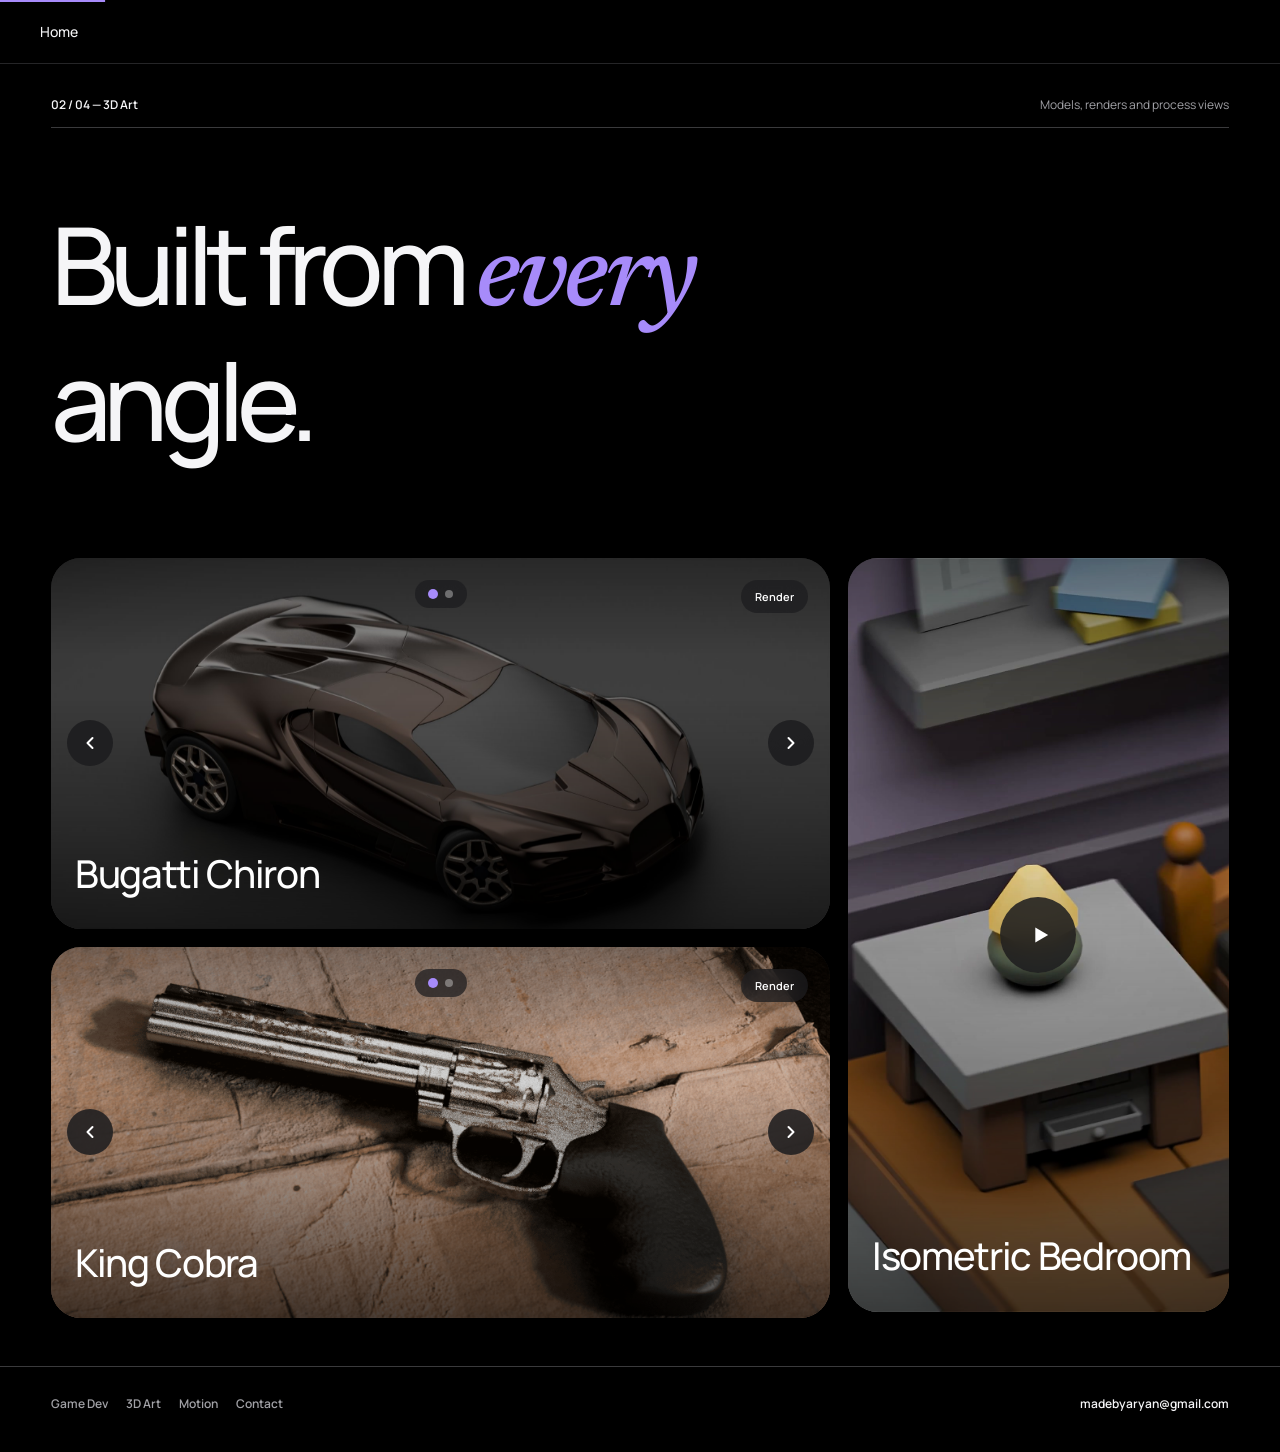
==== 3d-art.html @ 77ea6c9a "Portfolio" ====
<!DOCTYPE html>
<html lang="en">
<head>
<meta charset="UTF-8">
<meta name="viewport" content="width=device-width, initial-scale=1.0">
<title>3D Art — Aryan</title>
<meta name="description" content="Aryan's 3D art: Bugatti Chiron, King Cobra revolver and Isometric Bedroom — models, renders and process views.">
<meta name="theme-color" content="#000000">
<link rel="icon" href="data:image/svg+xml,%3Csvg xmlns='http://www.w3.org/2000/svg' viewBox='0 0 64 64'%3E%3Crect width='64' height='64' rx='14' fill='%2317171a'/%3E%3Ctext x='32' y='44' font-family='system-ui' font-size='36' font-weight='700' fill='%23f5f5f7' text-anchor='middle'%3EA%3C/text%3E%3C/svg%3E">
<link rel="stylesheet" href="styles.css">
</head>
<body class="has-inline-video">
<a class="skip" href="#content">Skip to content</a>
<div class="scroll-progress" aria-hidden="true"></div>

<header class="site-nav" id="nav">
  <a href="index.html" class="home-link">Home</a>
</header>

<main id="content">
  <article class="page">
    <div class="page-index"><strong>02 / 04 &mdash; 3D Art</strong><span>Models, renders and process views</span></div>
    <div class="split-head">
      <h1>Built from <em class="serif">every</em> angle.</h1>
    </div>

    <div class="bento">
      <div class="btile b-media reveal art-feat" data-carousel data-ratio="1" data-stagger="0">
        <div class="ct-viewport">
          <div class="ct-track">
            <figure class="ct-slide" data-label="Render"><img data-img="bugatti-render" src="assets/bugatti-render.jpg" alt="Bugatti Chiron render" loading="lazy"></figure>
            <figure class="ct-slide" data-label="Wireframe"><img data-img="bugatti-wireframe" src="assets/bugatti-wireframe.jpg" alt="Bugatti Chiron wireframe" loading="lazy"></figure>
          </div>
        </div>
        <div class="btile-scrim"></div>
        <div class="btile-head"><span class="ct-label-pill">Render</span></div>
        <button class="ct-btn ct-prev" aria-label="Previous view"><svg viewBox="0 0 24 24" width="20" height="20" fill="none" stroke="currentColor" stroke-width="2.4" stroke-linecap="round" stroke-linejoin="round"><path d="M15 18l-6-6 6-6"/></svg></button>
        <button class="ct-btn ct-next" aria-label="Next view"><svg viewBox="0 0 24 24" width="20" height="20" fill="none" stroke="currentColor" stroke-width="2.4" stroke-linecap="round" stroke-linejoin="round"><path d="M9 6l6 6-6 6"/></svg></button>
        <div class="ct-dots"></div>
        <div class="btile-foot"><h3>Bugatti Chiron</h3><div class="btile-glide"><p>Bugatti Chiron modelled and textured in Blender.</p><div class="tile-tags"><i>Blender</i><i>3D Modelling</i></div></div></div>
      </div>
      <div class="btile b-media reveal art-tall" data-inline-video data-lock-ratio data-stagger="1">
        <video data-video="bedroom-video" data-img="bedroom-poster" src="assets/miniature-bedroom-muted.mp4" poster="assets/miniature-bedroom-poster.jpg" muted loop playsinline preload="none"></video>
        <button class="play-icon" aria-label="Play video"><svg viewBox="0 0 24 24" fill="currentColor" aria-hidden="true"><path d="M8 5.5v13l11-6.5z"/></svg></button>
        <button class="expand-btn" aria-label="Play video large"><svg viewBox="0 0 24 24" fill="none" stroke="currentColor" stroke-width="2" stroke-linecap="round" stroke-linejoin="round" aria-hidden="true"><path d="M15 3h6v6M9 21H3v-6M21 3l-7 7M3 21l7-7"/></svg></button>
        <div class="btile-scrim"></div>
        <div class="btile-foot"><h3>Isometric Bedroom</h3><div class="btile-glide"><p>Modelled and textured in Blender, video edited in After Effects.</p><div class="tile-tags"><i>Blender</i><i>3D Modelling</i><i>Texturing</i></div></div></div>
      </div>
      <div class="btile b-media reveal art-feat" data-carousel data-ratio="1" data-stagger="2">
        <div class="ct-viewport">
          <div class="ct-track">
            <figure class="ct-slide" data-label="Render"><img data-img="cobra-render" src="assets/revolver-render.png" alt="King Cobra render" loading="lazy"></figure>
            <figure class="ct-slide" data-label="Wireframe"><img data-img="cobra-wireframe" src="assets/revolver-wireframe.png" alt="King Cobra wireframe" loading="lazy"></figure>
          </div>
        </div>
        <div class="btile-scrim"></div>
        <div class="btile-head"><span class="ct-label-pill">Render</span></div>
        <button class="ct-btn ct-prev" aria-label="Previous view"><svg viewBox="0 0 24 24" width="20" height="20" fill="none" stroke="currentColor" stroke-width="2.4" stroke-linecap="round" stroke-linejoin="round"><path d="M15 18l-6-6 6-6"/></svg></button>
        <button class="ct-btn ct-next" aria-label="Next view"><svg viewBox="0 0 24 24" width="20" height="20" fill="none" stroke="currentColor" stroke-width="2.4" stroke-linecap="round" stroke-linejoin="round"><path d="M9 6l6 6-6 6"/></svg></button>
        <div class="ct-dots"></div>
        <div class="btile-foot"><h3>King Cobra</h3><div class="btile-glide"><p>King Cobra revolver modelled in Blender.</p><div class="tile-tags"><i>Blender</i><i>3D Modelling</i></div></div></div>
      </div>
    </div>
  </article>
</main>

<footer class="site-footer"><nav class="foot-nav" aria-label="Sections"><a href="game-dev.html">Game Dev</a><a href="3d-art.html">3D Art</a><a href="motion.html">Motion</a><a href="contact.html">Contact</a></nav><a href="mailto:madebyaryan@gmail.com">madebyaryan@gmail.com</a></footer>


<div class="videobox" id="videobox" role="dialog" aria-modal="true" aria-label="Video viewer">
  <video class="vb-video" controls playsinline preload="none"></video>
  <button class="vb-btn vb-close" aria-label="Close viewer"><svg viewBox="0 0 24 24" fill="none" stroke="currentColor" stroke-width="2" stroke-linecap="round"><path d="M6 6l12 12M18 6L6 18"/></svg></button>
  <button class="vb-btn vb-prev" aria-label="Previous video"><svg viewBox="0 0 24 24" fill="none" stroke="currentColor" stroke-width="2" stroke-linecap="round" stroke-linejoin="round"><path d="M15 5l-7 7 7 7"/></svg></button>
  <button class="vb-btn vb-next" aria-label="Next video"><svg viewBox="0 0 24 24" fill="none" stroke="currentColor" stroke-width="2" stroke-linecap="round" stroke-linejoin="round"><path d="M9 5l7 7-7 7"/></svg></button>
  <span class="vb-count">1 / 1</span>
</div>

<script src="content.js"></script>
<script src="app.js"></script>
</body>
</html>
---- styles.css ----
/* ==========================================================================
   aryan-portfolio-v2 — styles
   Dark theme only. Visual language adapted from the immersive portfolio
   home page (huge typographic hero, eyebrow kickers, section cards).
   Motion is transform/opacity-only. No custom cursor anywhere — the OS
   default cursor is used on every page.
   ========================================================================== */
:root{
  --paper:#000000;
  --ink:#f5f5f7;
  --muted:#a1a1a6;
  --line:#3a3a3c;
  --panel:#1d1d1f;
  --panel-2:#151516;
  --accent:#a78bfa;
  --accent-hover:#c4b5fd;
  --shadow:rgba(0,0,0,.4);
  --ease-expo:cubic-bezier(.22,1,.36,1);
  --sans:"Manrope",-apple-system,BlinkMacSystemFont,"SF Pro Display","SF Pro Text","Helvetica Neue",Arial,sans-serif;
  --mono:"SFMono-Regular",Consolas,"Liberation Mono",monospace;
}
*{box-sizing:border-box}
@font-face{font-family:"Manrope";font-style:normal;font-weight:400 700;font-display:swap;
  src:url("assets/fonts/manrope.woff2") format("woff2")}
@font-face{font-family:"Newsreader";font-style:italic;font-weight:500;font-display:swap;
  src:url("assets/fonts/newsreader-italic.woff2") format("woff2")}
html{scroll-behavior:smooth;background:var(--paper);color-scheme:dark}
body{margin:0;background:var(--paper);color:var(--ink);font-family:var(--sans);
  min-height:100vh;overflow-x:hidden;-webkit-font-smoothing:antialiased;text-rendering:optimizeLegibility}
button,a{font:inherit;color:inherit}
a{text-decoration:none}
button{border:0;background:none;cursor:pointer}
img,video{display:block;max-width:100%}
::selection{background:var(--accent);color:#fff}
.skip{position:fixed;left:16px;top:-70px;z-index:140;background:var(--ink);color:var(--paper);
  padding:10px 16px;border-radius:999px;font-size:13px;font-weight:600}
.skip:focus{top:16px}

/* ---------------- Nav ---------------- */
.site-nav{position:fixed;z-index:110;inset:0 0 auto;display:flex;align-items:center;
  justify-content:space-between;padding:12px clamp(16px,3vw,44px);pointer-events:none;
  background:rgba(0,0,0,.72);backdrop-filter:saturate(180%) blur(20px);
  -webkit-backdrop-filter:saturate(180%) blur(20px);
  border-bottom:1px solid rgba(58,58,60,.65);
  transition:transform .85s var(--ease-expo)}
.site-nav.compact{transform:translate3d(0,-1px,0)}
.home-link{pointer-events:auto;font-family:"Manrope",var(--sans);font-size:14px;font-weight:500;letter-spacing:-.01em;
  color:var(--ink);text-decoration:none;padding:10px 2px;transition:color .5s var(--ease-expo)}
.home-link:hover{color:var(--accent)}

/* ---------------- Shared page chrome ---------------- */
.scroll-progress{position:fixed;z-index:125;inset:0 0 auto;height:2px;transform-origin:left;
  background:var(--accent);transform:scaleX(0);pointer-events:none}
main{min-height:100vh}
.page{padding:96px clamp(20px,4vw,64px) 48px}
.eyebrow{font-size:12px;font-weight:600;color:var(--accent);margin:0 0 18px}
.page-index{display:flex;align-items:center;justify-content:space-between;
  border-bottom:1px solid var(--line);padding-bottom:14px;margin-bottom:clamp(36px,6vw,76px)}
.page-index strong{font-size:12px;font-weight:600}
.page-index span{font-size:12px;color:var(--muted)}
.site-footer{display:flex;justify-content:space-between;gap:20px;
  padding:28px clamp(20px,4vw,64px) 40px;border-top:1px solid var(--line);
  font-size:12px;font-weight:600;color:var(--muted)}
.site-footer a{color:var(--ink);position:relative}
.site-footer a:after{content:"";position:absolute;left:0;right:0;bottom:-4px;height:1px;
  background:var(--accent);transform:scaleX(0);transform-origin:left;
  transition:transform .85s var(--ease-expo)}
.site-footer a:hover:after{transform:scaleX(1)}
.foot-nav{display:flex;gap:18px;align-items:center}
.foot-nav a{color:var(--muted);font-size:12px;font-weight:600;text-decoration:none}
.foot-nav a:hover{color:var(--ink)}
.foot-nav a:after{display:none}

/* ---------------- Home hero ---------------- */
.home{padding-top:82px}
.home-intro{min-height:calc(100svh - 82px);position:relative;display:flex;flex-direction:column;
  justify-content:center;padding-bottom:clamp(50px,7vh,94px)}
.hero-title{font-family:"Manrope",var(--sans);font-weight:500;
  font-size:clamp(56px,8.4vw,124px);line-height:.91;letter-spacing:-.072em;
  color:var(--ink);margin:0;max-width:970px;perspective:900px}
/* The bottom padding gives deep italic descenders room inside the reveal mask
   so text never clips mid-animation; the matching negative margin keeps the
   surrounding layout pixel-identical. */
.hero-line{display:block;overflow:hidden;padding-right:.08em;padding-bottom:.2em;margin-bottom:-.2em}
.hero-line>span{display:block;transform-origin:50% 100%;
  animation:heroLine 1.15s var(--ease-expo) both}
.hero-line:nth-child(2)>span{animation-delay:.12s}
.hero-line:nth-child(3)>span{animation-delay:.22s}
.serif{font-family:"Newsreader",Georgia,serif;font-style:italic;font-weight:500;
  letter-spacing:-.045em;color:var(--accent)}
.hero-meta{margin-top:54px;animation:noteIn 1s .45s var(--ease-expo) both}
.hero-tagline{font-family:"Manrope",var(--sans);font-size:clamp(16px,1.5vw,19px);
  line-height:1.65;color:var(--muted);margin:0;max-width:470px}
h1{font-family:"Manrope",var(--sans);font-size:clamp(56px,8.4vw,124px);line-height:.91;letter-spacing:-.072em;
  font-weight:500;margin:0;max-width:12ch}
@keyframes heroLine{from{opacity:0;transform:translate3d(0,70px,0) rotateX(-28deg)}to{opacity:1;transform:none}}
@keyframes noteIn{from{opacity:0;transform:translate3d(0,36px,0)}to{opacity:1;transform:none}}

/* ---------------- Home hero: living canvas ---------------- */
/* Hero portrait in the home hero's right slot. Black-and-white, with soft
   dissolved edges baked into the PNG's alpha — deliberately unbounded:
   no frame, no clipping, it melts into the page. Monochrome. */
.hero-canvas-wrap{position:relative;flex:none;width:min(460px,36vw);aspect-ratio:5/6;
  margin:clamp(40px,6vh,70px) 0 0}
.hero-canvas-wrap img{position:absolute;inset:0;width:100%;height:100%;display:block;object-fit:cover}
.hero-particle-canvas{position:absolute;inset:0;width:100%;height:100%;display:block}
@media(max-width:1099px){
  .hero-canvas-wrap{width:min(440px,100%);margin-left:auto;margin-right:auto}
}
@media(min-width:1100px){
  /* the field should hold its own next to the headline, not sit as a small
     accent — it takes a much bigger share of the row on wide screens */
  .hero-canvas-wrap{width:min(800px,48vw)}
}
/* ---------------- Home hero: wide-screen slot ---------------- */
/* On wide screens the hero is a row: headline left, room on the right for a
   future visual. (The three-section composite idea was removed 2026-10-14.) */
.hero-copy{min-width:0}
@media(min-width:1100px){
  .home-intro{flex-direction:row;align-items:center;gap:clamp(48px,6vw,110px)}
  .hero-copy{flex:1 1 auto}
  /* the field sits a breath left of the viewport edge, nearer the headline */
  .hero-canvas-wrap{margin-right:clamp(24px,3vw,72px)}
}
/* Very wide monitors (2K and up): the 124px type cap left the full-viewport
   hero feeling empty, so out here the headline keeps scaling with the screen. */


/* ---------------- Practice (section) cards ---------------- */
/* ---------------- Bento work tiles (home) ---------------- */
/* Tile 1 is a wide cinematic banner (spans all 12 columns, locked 21/9 via
   data-lock-ratio so fitPracticeTiles never overrides it); tiles 2-3 sit
   side by side beneath it (span 6 each, ratio follows their square artwork).
   Every tile keeps its image fully visible: the banner's 21/9 crop only
   trims expendable sky/grass via object-fit:cover. */
.practice-grid{display:grid;grid-template-columns:repeat(12,1fr);gap:18px;margin-top:14px;
  max-width:980px;margin-left:auto;margin-right:auto}
.practice-grid>.practice:nth-child(1){grid-column:span 12;aspect-ratio:21/9}
.practice-grid>.practice:nth-child(2),.practice-grid>.practice:nth-child(3){grid-column:span 6}
.practice{border-radius:34px;padding:28px;display:flex;flex-direction:column;
  justify-content:space-between;position:relative;overflow:hidden;isolation:isolate;
  aspect-ratio:1/1;min-height:0;
  will-change:transform;color:#fff;background:var(--panel-2)}
.practice:before{content:"";position:absolute;inset:0;background:rgba(0,0,0,.62);
  opacity:.34;z-index:1;transition:opacity .85s var(--ease-expo)}
.practice:hover:before{opacity:.55}
.practice>*{position:relative;z-index:2}
.practice-visual{position:absolute;inset:0;z-index:0;overflow:hidden;will-change:transform}
.practice-visual-empty{background:radial-gradient(120% 95% at 50% 18%, #26262b 0%, #141416 58%, #0a0a0b 100%)}
.practice-soon{position:absolute;top:50%;left:50%;transform:translate(-50%,-50%)}
.practice-visual img{width:100%;height:100%;object-fit:cover;will-change:transform;
  transform:scale(1.02)}
.practice-top{display:flex;justify-content:space-between;font-size:11px;font-weight:600;
  color:rgba(255,255,255,.78)}
.practice h2{font-size:clamp(34px,4.2vw,60px);line-height:1;letter-spacing:-.04em;
  margin:0 0 13px;font-weight:500;color:#fff}
.practice .practice-desc{margin:0;font-size:15px;line-height:1.5;color:rgba(255,255,255,.75);
  max-width:26ch;opacity:0;transform:translate3d(0,14px,0);
  transition:opacity .8s var(--ease-expo),transform .85s var(--ease-expo)}
.practice:hover .practice-desc,.practice.hover-intent .practice-desc{opacity:1;transform:none}

/* ---------------- Section pages ---------------- */
.split-head{overflow:hidden;margin-bottom:clamp(44px,7vw,86px)}
/* Masked rise for section-page headlines: same language as the home hero.
   The bottom padding gives italic serif descenders room inside the mask. */
.split-head h1{animation:pageHead 1.05s var(--ease-expo) both}
@keyframes pageHead{from{opacity:0;transform:translate3d(0,64px,0)}to{opacity:1;transform:none}}
.page-index{animation:noteIn .9s .18s var(--ease-expo) both}
.split-head h1{font-size:clamp(54px,8.4vw,122px);max-width:10ch;line-height:1.12;padding-bottom:.1em}
/* line-height:1.04 (not the font's tight 0.91 default) keeps descenders
   inside the line box so the reveal mask never clips them. */
.chip{display:inline-block;font-size:10px;font-weight:600;border:1px solid var(--line);
  padding:7px 10px;border-radius:999px;white-space:nowrap;color:var(--muted)}
.chip-lg{font-size:12px;vertical-align:middle;letter-spacing:.02em}
/* Status pill on its own line under the page headline: deliberate spacing,
   no wrap ambiguity at any width. Lives outside .split-head so the headline's
   reveal mask (overflow:hidden) can't clip it. */
.split-head:has(+ .head-chip){margin-bottom:0}
.head-chip{margin:24px 0 64px}

.tile-tags{display:flex;flex-wrap:wrap;gap:8px}
.tile-tags i{font-style:normal;font-size:10px;font-weight:600;border:1px solid var(--line);
  padding:7px 10px;border-radius:999px;color:var(--ink);white-space:nowrap}

/* ---------------- Bento grids (section pages) ---------------- */
/* 3D Art: three matching square project tiles in a row (the third is a
   placeholder until the new render/wireframe project arrives). */
.art-feat{grid-column:span 8;aspect-ratio:21/10}
.art-tall{grid-column:span 4;grid-row:span 2;aspect-ratio:0.505}
.art-sq{grid-column:span 4;aspect-ratio:4/3}
@media(max-width:980px){
  .art-feat{grid-column:1/-1}
  .art-sq{grid-column:span 3}
  .art-tall{grid-column:1/-1;grid-row:auto;aspect-ratio:9/16;max-width:400px;width:100%;justify-self:center}
}
@media(max-width:680px){
  .art-feat,.art-sq{grid-column:1/-1}
}
/* Placeholder tile: clean reserved slot, clearly marked for easy swap. */
.tile-soon{border:1px dashed rgba(255,255,255,.16);background:rgba(255,255,255,.02);
  display:grid;place-items:center;cursor:default}
.tile-soon-inner{text-align:center;color:var(--muted);padding:24px}
.tile-soon-plus{display:block;font-size:34px;font-weight:300;line-height:1;
  color:rgba(255,255,255,.35);margin-bottom:12px}
.tile-soon-inner strong{display:block;color:#fff;font-size:15px;font-weight:600;margin-bottom:4px}
.tile-soon-inner span{font-size:13px}
/* Same visual language as the home bento: full-bleed tiles with no empty
   backgrounds. Every tile's ratio is matched to its content (app.js refines
   it from the media's natural size), so nothing is cropped and nothing
   letterboxes. Hover is identical everywhere: a gentle lift, a soft image
   zoom, and the info gliding up — no rotation, no tilt. */
.bento{display:grid;grid-template-columns:repeat(12,1fr);gap:18px;margin-top:14px;
  max-width:1400px;margin-left:auto;margin-right:auto}
.bento-sub{display:grid;grid-template-columns:repeat(3,1fr);gap:18px;align-content:stretch;min-height:0}
.bento-center{grid-column:5/span 4}

/* ---- Game Dev screenshots: compact thumbnails + lightbox viewer ---- */
.section-label{grid-column:1/-1;align-self:end;font-size:20px;font-weight:600;
  letter-spacing:.12em;text-transform:uppercase;color:var(--text);margin:34px 0 4px}
/* Section header row: label left, quiet note right (game-dev: engine credit). */
.section-head-row{grid-column:1/-1;display:flex;align-items:baseline;
  justify-content:space-between;gap:16px;margin:34px 0 0}
.section-head-row .section-label{grid-column:auto;align-self:auto;margin:0}
.section-note{font-size:13px;font-weight:600;letter-spacing:.16em;
  text-transform:uppercase;color:var(--muted);white-space:nowrap}
.shot-thumb{grid-column:span 3;aspect-ratio:4/3;cursor:pointer}
.shot-thumb:focus-visible{box-shadow:0 0 0 2px var(--accent)}
@media(max-width:980px){
  .shot-thumb{grid-column:span 3}
}
@media(max-width:680px){
  .shot-thumb{grid-column:1/-1;aspect-ratio:16/10}
}
/* Lightbox: fixed overlay; the image is shown at its natural size ("as is")
   and the overlay scrolls so full-resolution captures can be panned.
   Safe centering via auto margins keeps every edge reachable on overflow. */
.lightbox{position:fixed;inset:0;z-index:90;display:flex;flex-direction:column;overflow:auto;
  padding:48px 24px;background:rgba(4,4,5,.9);backdrop-filter:blur(14px);-webkit-backdrop-filter:blur(14px);
  opacity:0;visibility:hidden;transition:opacity .35s ease,visibility .35s}
.lightbox.open{opacity:1;visibility:visible}
.lightbox .lb-img{flex:none;margin:auto;max-width:min(94vw,1600px);max-height:80vh;border-radius:18px;
  box-shadow:0 30px 80px rgba(0,0,0,.6)}
/* Viewer caption: the tile's title + description under the image. Tiles
   without a caption (e.g. stills) hide this block. */
.lb-cap{flex:none;max-width:min(680px,88vw);margin:16px auto 0;text-align:center}
.lb-title{display:block;margin:0 0 4px;color:#fff;font-size:15px;font-weight:600}
.lb-desc{display:block;color:rgba(255,255,255,.62);font-size:13.5px;line-height:1.55}
.lb-btn{position:absolute;width:52px;height:52px;border-radius:50%;
  border:1px solid rgba(255,255,255,.22);background:rgba(20,20,22,.72);color:#fff;
  display:grid;place-items:center;cursor:pointer;
  transition:transform .3s ease,background .3s ease}
.lb-btn:hover{background:rgba(70,70,75,.9);transform:scale(1.06)}
.lb-btn svg{width:20px;height:20px}
.lb-close{top:26px;right:26px}
.lb-prev{left:26px;top:50%;transform:translateY(-50%)}
.lb-prev:hover{transform:translateY(-50%) scale(1.06)}
.lb-next{right:26px;top:50%;transform:translateY(-50%)}
.lb-next:hover{transform:translateY(-50%) scale(1.06)}
.lb-count{position:absolute;top:30px;left:50%;transform:translateX(-50%);
  color:rgba(255,255,255,.65);font-size:13px;letter-spacing:.1em;white-space:nowrap}

/* ---- Captures bento (game-dev): videos + screenshots in one mosaic ----
   Row 1: two large video tiles; Row 2: small video + two small screenshots;
   Row 3: two large screenshots. All 16/9 so every row aligns. */
.cap-lg{grid-column:span 6;aspect-ratio:16/9}
.cap-sm{grid-column:span 4;aspect-ratio:16/9}
@media(max-width:980px){
  .cap-lg{grid-column:span 3}
  .cap-sm{grid-column:span 2}
}
@media(max-width:680px){
  .cap-lg,.cap-sm{grid-column:1/-1}
}
/* Video viewer: fixed overlay; the video opens large with native controls. */
.videobox{position:fixed;inset:0;z-index:95;display:grid;place-items:center;
  background:rgba(4,4,5,.92);backdrop-filter:blur(14px);-webkit-backdrop-filter:blur(14px);
  opacity:0;visibility:hidden;transition:opacity .35s ease,visibility .35s}
.videobox.open{opacity:1;visibility:visible}
.videobox .vb-video{max-width:min(1200px,92vw);max-height:82vh;border-radius:18px;
  background:#000;box-shadow:0 30px 80px rgba(0,0,0,.6)}
.vb-btn{position:absolute;width:52px;height:52px;border-radius:50%;
  border:1px solid rgba(255,255,255,.22);background:rgba(20,20,22,.72);color:#fff;
  display:grid;place-items:center;cursor:pointer;
  transition:transform .3s ease,background .3s ease}
.vb-btn:hover{background:rgba(70,70,75,.9);transform:scale(1.06)}
.vb-btn svg{width:20px;height:20px}
.vb-close{top:26px;right:26px}
.vb-prev{left:26px;top:50%;transform:translateY(-50%)}
.vb-prev:hover{transform:translateY(-50%) scale(1.06)}
.vb-next{right:26px;top:50%;transform:translateY(-50%)}
.vb-next:hover{transform:translateY(-50%) scale(1.06)}
.vb-count{position:absolute;bottom:26px;left:50%;transform:translateX(-50%);
  color:rgba(255,255,255,.65);font-size:13px;letter-spacing:.1em;white-space:nowrap}
[data-video-tile]{cursor:pointer}
/* Viewer motion: the clip rises in gently on open; prev/next slide it
   sideways (direction matches the arrow). Subtle expo easing, no bounce. */
.videobox .vb-video{opacity:0;transform:translateY(18px) scale(.985);
  transition:opacity .45s ease,transform .6s var(--ease-expo)}
.videobox.open .vb-video{opacity:1;transform:none}
.videobox .vb-video.vb-out-l{transform:translateX(-56px);opacity:0;
  transition:transform .28s var(--ease-expo),opacity .28s ease}
.videobox .vb-video.vb-out-r{transform:translateX(56px);opacity:0;
  transition:transform .28s var(--ease-expo),opacity .28s ease}
.videobox .vb-video.vb-in-r{transform:translateX(56px);opacity:0;transition:none}
.videobox .vb-video.vb-in-l{transform:translateX(-56px);opacity:0;transition:none}
.videobox .vb-video.vb-in-r.vb-go,.videobox .vb-video.vb-in-l.vb-go{transform:none;opacity:1;
  transition:transform .45s var(--ease-expo),opacity .45s ease}
@media (prefers-reduced-motion:reduce){
  .videobox .vb-video{transform:none;transition:none}
}

/* ---- Motion bento: interlocked mosaic.
   Row 1: two square tiles + the tall Starbucks tile (spans 2 rows and
   stretches to match its neighbors); Row 2: the wide SaaS tile.
   Media ratios are enforced by fitBentoTiles, so nothing crops or bars. */
.mo-sq{grid-column:span 4;aspect-ratio:1/1}
.mo-tall{grid-column:span 4;grid-row:span 2;min-height:0}
.mo-wide{grid-column:span 8;aspect-ratio:16/9}
@media(max-width:980px){
  .mo-sq{grid-column:span 3}
  .mo-tall{grid-column:1/-1;grid-row:auto;aspect-ratio:9/16;max-width:300px;width:100%;justify-self:center}
  .mo-wide{grid-column:1/-1;aspect-ratio:16/9}
}
@media(max-width:680px){
  .mo-sq{grid-column:1/-1}
}
.btile{position:relative;border-radius:30px;overflow:hidden;isolation:isolate;
  background:var(--panel-2);color:#fff;will-change:transform;
  box-shadow:0 1px 3px var(--shadow);outline:none}
.btile:focus-visible{box-shadow:0 0 0 2px var(--accent)}
.btile>img,.btile>video{position:absolute;inset:0;width:100%;height:100%;
  object-fit:cover;will-change:transform}
.btile-scrim{position:absolute;inset:0;z-index:1;pointer-events:none;
  background:linear-gradient(to top,rgba(0,0,0,.74) 0%,rgba(0,0,0,.30) 34%,rgba(0,0,0,0) 62%),
             linear-gradient(to bottom,rgba(0,0,0,.36) 0%,rgba(0,0,0,0) 26%);
  opacity:.85;transition:opacity .8s var(--ease-expo)}
.btile:hover .btile-scrim{opacity:1}
.btile-head{position:absolute;top:0;left:0;right:0;z-index:2;display:flex;
  justify-content:flex-end;align-items:flex-start;padding:22px;pointer-events:none}
.btile-foot{position:absolute;bottom:0;left:0;right:0;z-index:2;padding:24px;pointer-events:none}
.btile-foot h3{margin:0 0 12px;font-size:clamp(26px,3vw,40px);font-weight:500;
  letter-spacing:-.035em;line-height:1;color:#fff}
.btile-glide{opacity:0;transform:translate3d(0,14px,0);max-height:0;overflow:hidden;
  transition:opacity .8s var(--ease-expo),transform .85s var(--ease-expo),max-height .85s var(--ease-expo)}
.btile:hover .btile-glide{opacity:1;transform:none;max-height:200px}
.btile-glide p{margin:0 0 16px;font-size:15px;line-height:1.55;color:rgba(255,255,255,.78);max-width:40ch}
.btile-glide .tile-tags i{border-color:rgba(255,255,255,.30);color:#fff}

/* ---------------- Carousel (lives inside a .btile) ---------------- */
/* The tile keeps one fixed ratio (set inline in the HTML) so swiping never
   resizes it or shifts nearby cards; slides fill it with object-fit:cover. */
.btile .ct-viewport{position:absolute;inset:0;overflow:hidden;touch-action:pan-y}
.btile .ct-track{display:flex;height:100%;will-change:transform}
.btile .ct-slide{flex:0 0 100%;height:100%;margin:0;position:relative}
.btile .ct-slide img{position:absolute;inset:0;width:100%;height:100%;object-fit:cover}
.btile .ct-btn{position:absolute;top:50%;transform:translateY(-50%);width:46px;height:46px;
  border-radius:50%;background:rgba(29,29,31,.86);backdrop-filter:blur(12px);border:none;
  display:grid;place-items:center;color:#fff;z-index:3;cursor:pointer;
  transition:transform .5s var(--ease-expo),background .3s}
.btile .ct-btn:hover{background:rgba(60,60,63,.95);transform:translateY(-50%) scale(1.06)}
.btile .ct-prev{left:16px}.btile .ct-next{right:16px}
.btile .ct-dots{position:absolute;top:22px;left:50%;transform:translateX(-50%);z-index:3;
  display:flex;gap:8px;background:rgba(29,29,31,.72);backdrop-filter:blur(12px);
  padding:10px 14px;border-radius:999px}
.btile .ct-dots button{width:8px;height:8px;border-radius:50%;background:rgba(255,255,255,.35);
  padding:0;border:none;cursor:pointer;
  transition:transform .4s var(--ease-expo),background .3s}
.btile .ct-dots button[aria-current="true"]{background:var(--accent);transform:scale(1.25)}
.ct-label-pill{font-size:11px;font-weight:600;color:#fff;background:rgba(29,29,31,.72);
  backdrop-filter:blur(12px);padding:9px 14px;border-radius:999px;white-space:nowrap}

/* ---------------- Video tiles ---------------- */
.play-pill{position:absolute;left:50%;top:50%;transform:translate(-50%,-50%);
  display:flex;align-items:center;gap:10px;background:rgba(29,29,31,.86);
  backdrop-filter:blur(12px);color:#fff;font-size:13px;font-weight:600;border:none;
  padding:13px 20px;border-radius:999px;z-index:3;cursor:pointer;
  transition:transform .5s var(--ease-expo),background .3s}
.play-pill:hover{transform:translate(-50%,-50%) scale(1.06);background:rgba(60,60,63,.95)}

/* ---- Game Dev inline video tiles: play icon only, expand-for-large ----
   The clip plays in its tile size: the icon starts it, the icon/title/scrim
   fade out while it plays (tile gets .playing), and the expand button opens
   the same clip large in the overlay viewer. Scoped to body.has-inline-video so the
   Motion and 3D Art pages keep their pill + direct-to-viewer behavior. */
body.has-inline-video .play-icon{position:absolute;left:50%;top:50%;z-index:3;
  width:76px;height:76px;border-radius:50%;display:grid;place-items:center;
  background:rgba(29,29,31,.86);backdrop-filter:blur(12px);
  -webkit-backdrop-filter:blur(12px);color:#fff;cursor:pointer;
  transform:translate(-50%,-50%);
  transition:transform .5s var(--ease-expo),background .3s,opacity .45s ease}
body.has-inline-video .play-icon:hover{transform:translate(-50%,-50%) scale(1.06);
  background:rgba(60,60,63,.95)}
body.has-inline-video .play-icon svg{width:28px;height:28px;margin-left:3px}
/* Compact game-dev tiles: smaller play button, nudged up, so it never sits on the tile title */
.page-game .uj-tile .play-icon{width:60px;height:60px;top:42%}
.page-game .uj-tile .play-icon svg{width:22px;height:22px}
body.has-inline-video .expand-btn{position:absolute;top:14px;right:14px;z-index:4;
  width:44px;height:44px;border-radius:50%;display:grid;place-items:center;
  background:rgba(29,29,31,.72);backdrop-filter:blur(12px);
  -webkit-backdrop-filter:blur(12px);border:1px solid rgba(255,255,255,.16);
  color:#fff;cursor:pointer;opacity:0;
  transition:opacity .45s ease,background .3s,transform .5s var(--ease-expo)}
body.has-inline-video .expand-btn:hover{background:rgba(60,60,63,.95);transform:scale(1.06)}
body.has-inline-video .expand-btn svg{width:18px;height:18px}
body.has-inline-video [data-inline-video]:hover .expand-btn,
body.has-inline-video [data-inline-video]:focus-within .expand-btn{opacity:1}
@media(hover:none){body.has-inline-video .expand-btn{opacity:1}}
/* while playing: icon, title and scrim fade out; the expand option stays */
body.has-inline-video [data-inline-video].playing .play-icon{opacity:0;pointer-events:none;
  transform:translate(-50%,-50%) scale(.9)}
body.has-inline-video [data-inline-video].playing .expand-btn{opacity:1}
body.has-inline-video [data-inline-video].playing .btile-foot{opacity:0}
body.has-inline-video [data-inline-video].playing .btile-scrim{opacity:0}
body.has-inline-video [data-inline-video] .btile-foot{transition:opacity .45s ease}

/* ---------------- Text tiles (bento) ---------------- */
.btile-text{background:var(--panel);display:flex;flex-direction:column;justify-content:space-between}
.btile-text .btile-head{position:static;padding:26px 26px 0;justify-content:space-between;align-items:center}
.btile-text .btile-foot{position:static;padding:0 26px 26px}
.btile-text .btile-foot h3{color:var(--ink);font-size:21px;letter-spacing:-.025em;font-weight:650;margin:0 0 10px}
.btile-static{margin:0;color:var(--muted);font-size:14px;line-height:1.55}
.btile-icon{width:52px;height:52px;border-radius:50%;border:1px solid var(--line);
  display:grid;place-items:center;color:var(--accent);font-size:22px}
.btile-icon svg{width:24px;height:24px}
.btile-text .chip{color:var(--muted)}

/* ---------------- Contact ---------------- */
.contact-wrap{max-width:900px;margin:0 auto;padding:clamp(40px,10vh,120px) 0;text-align:left}
.contact-wrap .lede{font-size:clamp(18px,1.7vw,24px);color:var(--muted);margin:0 0 40px;max-width:44ch}
/* Contact form (Web3Forms backend): name/email side by side, topic, message. */
.contact-form{margin-top:56px;display:grid;gap:18px;max-width:640px}
.form-row{display:grid;grid-template-columns:1fr 1fr;gap:18px}
.contact-form label{display:grid;gap:8px;font-size:13px;font-weight:600;color:var(--muted);letter-spacing:.02em}
.contact-form input,.contact-form select,.contact-form textarea{font:inherit;font-size:16px;color:var(--text);
  background:var(--panel);border:1px solid var(--line);border-radius:14px;padding:14px 16px;width:100%;
  transition:border-color .3s}
.contact-form input:focus,.contact-form select:focus,.contact-form textarea:focus{outline:none;border-color:var(--accent)}
.contact-form textarea{resize:vertical;min-height:130px}
.contact-form select{appearance:none;-webkit-appearance:none;cursor:pointer}
/* Honeypot: invisible to humans, bots fill it and get rejected. */
.botcheck{position:absolute;opacity:0;pointer-events:none;height:0;width:0}
/* hCaptcha widget (Web3Forms free-plan shared key): dark theme to match. */
.h-captcha{margin:2px 0;min-height:78px}
.h-captcha iframe{border-radius:12px}
.form-status{margin:0;font-size:15px;min-height:1.6em}
.form-status.ok{color:var(--accent)}
.form-status.err{color:#ef9a9a}
.form-status a{color:var(--text)}
.form-fallback{margin-top:30px;font-size:15px;color:var(--muted)}
.form-fallback a{color:var(--text)}
@media(max-width:640px){.form-row{grid-template-columns:1fr}}
.btn{display:inline-flex;align-items:center;gap:10px;font-size:15px;font-weight:600;letter-spacing:-.01em;
  padding:15px 26px;border-radius:999px;transition:transform .5s var(--ease-expo),background .3s}
.btn-primary{background:var(--ink);color:#060607}
.btn-primary:hover{background:#cfcfd4;transform:translateY(-2px)}
.btn-lg{font-size:17px;padding:18px 32px;word-break:break-all}
.cta-band{margin-top:clamp(48px,8vw,100px);background:var(--panel);border-radius:30px;
  padding:clamp(40px,6vw,80px);display:flex;justify-content:space-between;align-items:center;
  gap:30px;flex-wrap:wrap}
.cta-band h2{font-size:clamp(30px,4.6vw,64px);line-height:1;letter-spacing:-.05em;
  margin:0;font-weight:500;max-width:12ch}

/* ---------------- Scroll reveals ---------------- */
.reveal{opacity:1;transform:translate3d(0,54px,0) scale(.985);
  transition:opacity .9s var(--ease-expo),transform 1s var(--ease-expo);
  will-change:transform,opacity}
.reveal.visible{opacity:1;transform:none}
/* Once the entrance finishes, the reveal transition is retired: the rAF
   hover loop owns transforms from here on, so staggered delays can never
   leak into (or smear) hover motion. JS adds .revealed ~1.6s after .visible. */
.reveal.revealed{transition:none}
.reveal[data-stagger="1"]{transition-delay:.07s}
.reveal[data-stagger="2"]{transition-delay:.14s}
.reveal[data-stagger="3"]{transition-delay:.21s}

/* ---------------- Motion override (effective reduced motion) ---------------- */
body.reduced-motion *,body.reduced-motion *:before,body.reduced-motion *:after{
  animation-duration:.01ms!important;animation-iteration-count:1!important;
  scroll-behavior:auto!important;transition-duration:.01ms!important}
body.reduced-motion .reveal{opacity:1;transform:none}
body.reduced-motion .hero-line>span,body.reduced-motion .hero-meta{opacity:1;transform:none;animation:none}
body.reduced-motion .split-head h1,body.reduced-motion .page-index{opacity:1;transform:none;animation:none}
body.reduced-motion .practice .practice-desc{opacity:1;transform:none}
body.reduced-motion .btile .btile-glide{opacity:1;transform:none;max-height:none}
@media(hover:none){.btile .btile-glide{opacity:1;transform:none;max-height:none}}

/* ---------------- Responsive ---------------- */
@media(max-width:980px){
  .practice-grid{grid-template-columns:repeat(6,1fr)}
  .practice-grid>.practice:nth-child(1){grid-column:1/-1;grid-row:auto}
  .practice-grid>.practice:nth-child(2),.practice-grid>.practice:nth-child(3){grid-column:span 3}
  .bento{grid-template-columns:repeat(6,1fr)}
  .bento-center{grid-column:2/span 4}
}
@media(max-width:680px){
  .site-nav{padding:10px 14px}
  .page{padding:76px 14px 28px}
  .home{padding-top:72px}
  .home-intro{min-height:calc(100svh - 72px);padding-bottom:48px}
  .hero-meta{margin-top:36px}
  h1{font-size:clamp(54px,17vw,86px)}
  .practice-grid{grid-template-columns:1fr;gap:10px}
  .practice-grid>.practice{grid-column:1/-1;grid-row:auto}
  .practice{border-radius:28px}
  .practice h2{font-size:46px}
  .practice .practice-desc{opacity:1;transform:none}
  .bento{grid-template-columns:1fr;gap:10px}
  .bento>.bento-sub{grid-column:1/-1}
  .bento-center{grid-column:1/-1}
  .bento-sub{grid-template-columns:1fr;gap:10px}
  .btile{border-radius:22px}
  .btile .btile-glide{opacity:1;transform:none;max-height:none}
  .site-footer{padding:24px 14px 30px;flex-direction:column;gap:10px;align-items:flex-start}
  .foot-nav{flex-wrap:wrap;gap:14px}
  .page-index{align-items:flex-start;gap:16px}
  .page-index span{text-align:right}
}
@media(prefers-reduced-motion:reduce){
  html{scroll-behavior:auto}
}

/* ---- Game Dev: World Building & Implementation ---- */
body.page-game{background:#121215}
html:has(body.page-game){background:#121215}
.subsec-head{grid-column:1/-1;margin:26px 0 2px}
.subsec-head h3{margin:0 0 10px;font-size:15px;font-weight:600;letter-spacing:.02em;color:#fff}
.subsec-head p{margin:0;font-size:15px;line-height:1.6;color:var(--muted);max-width:72ch}
.uh-span4{grid-column:span 4}
.uh-span5{grid-column:span 5}
.uh-span6{grid-column:span 6}
.uh-span7{grid-column:span 7}
.uh-span8{grid-column:span 8}
.uh-wide{grid-column:1/-1}
/* Justified rows: each tile keeps its image's natural ratio (flex-grow =
   ratio, aspect-ratio = ratio), so every tile in a row lands at the same
   height with the whole image visible — no crop, no bars, no ragged rows. */
.uj-row{display:flex;gap:18px;margin:0 0 18px;grid-column:1/-1}
.uj-row:last-child{margin-bottom:0}
.uj-tile{flex:var(--r) 0 0;aspect-ratio:var(--r);min-width:0}
/* Locked thumbnail ratios: small tidy tiles in the grid (rows align, gaps read
   even); the viewer shows the full-size image. data-lock-ratio keeps
   fitBentoTiles from overriding these. */
.r169{aspect-ratio:16/10}
.r43{aspect-ratio:4/3}
.r188{aspect-ratio:1.88}
.r51{aspect-ratio:5/1}
.r31{aspect-ratio:3/1}
/* Portrait panel tile: fixed ratio, contained (never cropped), skipped by fitBentoTiles */
.tile-panel{aspect-ratio:3/4;max-height:560px}
.btile.fit-contain>img{object-fit:contain;background:#0b0b0d}
/* Cover-crop variant: fills the tile edge-to-edge (no side bars); the full
   uncropped image is shown in the lightbox viewer. pos-top keeps the panel
   header visible in the thumbnail. */
.btile.fit-cover>img{object-fit:cover}
.btile.pos-top>img{object-position:top}
/* Under-the-hood intro line. (The compare slider can't open the viewer, so it
   carries no in-grid caption — titles + descriptions appear only in the
   large viewer, on click.) */
.uh-intro{grid-column:1/-1;margin:-14px 0 4px;font-size:17px;line-height:1.6;color:var(--muted)}
/* Stacked description lines (e.g. the two Performance lines): the -14px
   offset is only for the line right after the section title. Without this,
   each stacked line re-applies it and the line-to-line gap lands at 14px
   instead of the same 10px the title-to-first-line gap uses. */
.uh-intro + .uh-intro{margin-top:-18px}
/* Simple closing line at the very end of a section page (e.g. game-dev
   performance section) — plain, centered, muted. */
.end-note{grid-column:1/-1;margin:34px 0 6px;text-align:center;font-size:15px;
  line-height:1.6;color:var(--muted)}
/* Before/after compare slider: top image clipped by --pos, one invisible range
   input owns all pointer + keyboard input, the visible handle follows it. */
/* Small status pill pinned to a tile corner (e.g. work-in-progress flags). */
.tile-wip{position:absolute;top:14px;left:14px;z-index:4;font-size:11px;font-weight:600;
  letter-spacing:.12em;text-transform:uppercase;color:#fff;white-space:nowrap;
  background:rgba(10,10,12,.62);border:1px solid rgba(255,255,255,.18);
  padding:6px 12px;border-radius:999px;backdrop-filter:blur(8px);-webkit-backdrop-filter:blur(8px);
  pointer-events:none}
.cmp{--pos:50%;cursor:ew-resize}
.cmp .cmp-after{clip-path:inset(0 calc(100% - var(--pos)) 0 0)}
.cmp-handle{position:absolute;top:0;bottom:0;left:var(--pos);width:2px;margin-left:-1px;
  background:rgba(255,255,255,.92);z-index:3;pointer-events:none}
.cmp-handle::after{content:"";position:absolute;top:50%;left:50%;width:34px;height:34px;
  transform:translate(-50%,-50%);border-radius:50%;background:rgba(20,20,22,.82);
  border:1px solid rgba(255,255,255,.35);backdrop-filter:blur(8px)}
.cmp-tag{position:absolute;top:12px;z-index:3;font-size:11px;font-weight:600;
  letter-spacing:.12em;text-transform:uppercase;color:#fff;
  background:rgba(10,10,12,.62);border:1px solid rgba(255,255,255,.18);
  padding:6px 12px;border-radius:999px;backdrop-filter:blur(8px);pointer-events:none}
.cmp-tag-a{left:12px}
.cmp-tag-b{right:12px}
.cmp-range{position:absolute;inset:0;width:100%;height:100%;opacity:0;margin:0;cursor:ew-resize;z-index:4}
.cmp-range:focus-visible~.cmp-handle{box-shadow:0 0 0 2px var(--accent)}
@media(max-width:980px){
  .uh-span4,.uh-span5,.uh-span6,.uh-span7,.uh-span8{grid-column:span 6}
  .tile-panel{max-width:340px;width:100%;justify-self:center}
}
@media(max-width:680px){
  .uh-span4,.uh-span5,.uh-span6,.uh-span7,.uh-span8,.uh-wide{grid-column:1/-1}
  .r51,.r31{aspect-ratio:16/10}
  .uj-row{flex-direction:column}
  .uj-tile{flex:none}
}

@media(min-width:1800px){
  .hero-title{font-size:clamp(124px,9vw,210px);max-width:12ch}
  .hero-tagline{font-size:22px;max-width:560px}
  /* 27" territory: the canvas scales with the screen like the type does,
     so the field spreads instead of floating as a small patch */
  .hero-canvas-wrap{width:min(1150px,50vw)}
  /* ---- large-monitor scaling: the whole layout breathes with the screen
     instead of sitting in a narrow centered column ---- */
  .practice-grid{max-width:min(1900px,94vw);gap:24px}
  .bento{max-width:min(1900px,94vw);gap:24px}
  .uj-row{gap:24px;margin-bottom:24px}
  .uj-row:last-child{margin-bottom:0}
  .split-head h1{font-size:clamp(122px,8.4vw,190px)}
  .practice{padding:36px}
  .practice h2{font-size:clamp(60px,4.2vw,88px)}
  .practice .practice-desc{font-size:17px}
  .practice-top{font-size:13px}
  .cta-band{padding:clamp(56px,6vw,110px)}
  .cta-band h2{font-size:clamp(64px,4.6vw,96px)}
}
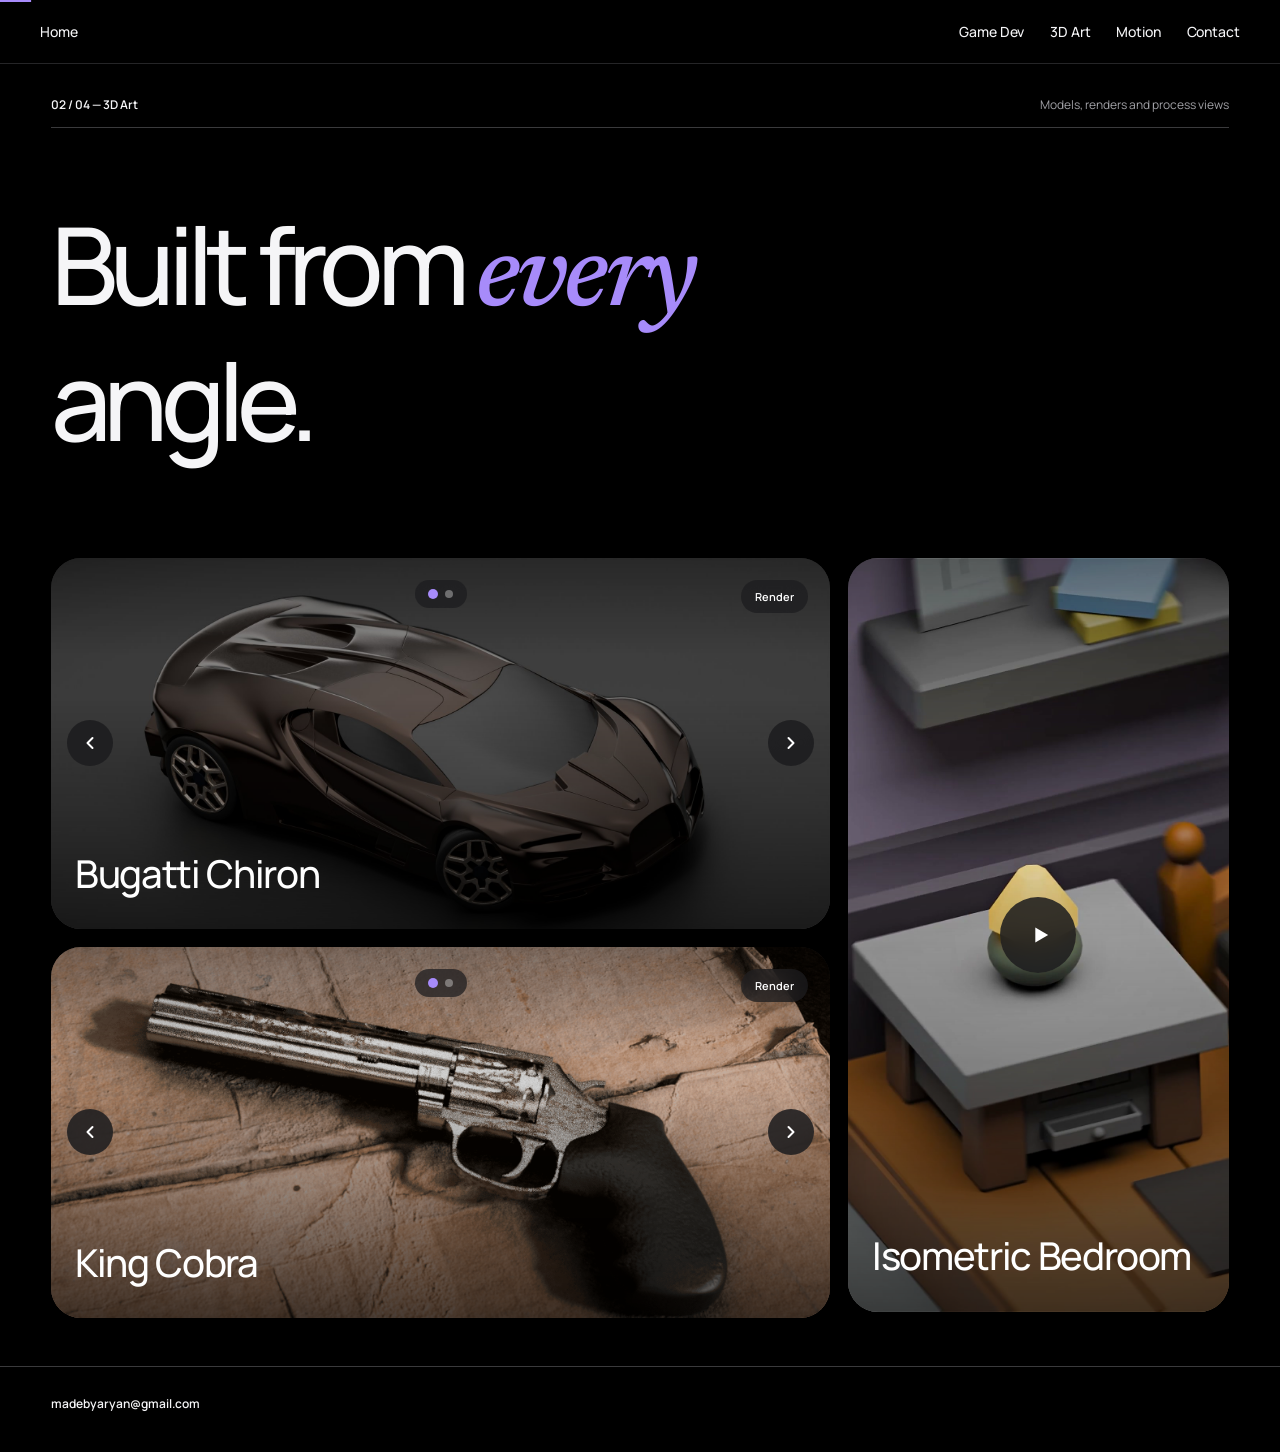
==== commit 5d80e12c: "updated wording, moved nav to header" ====
--- a/3d-art.html
+++ b/3d-art.html
@@ -15,6 +15,7 @@
 
 <header class="site-nav" id="nav">
   <a href="index.html" class="home-link">Home</a>
+  <nav class="top-nav" aria-label="Sections"><a href="game-dev.html">Game Dev</a><a href="3d-art.html">3D Art</a><a href="motion.html">Motion</a><a href="contact.html">Contact</a></nav>
 </header>
 
 <main id="content">
@@ -64,7 +65,7 @@
   </article>
 </main>
 
-<footer class="site-footer"><nav class="foot-nav" aria-label="Sections"><a href="game-dev.html">Game Dev</a><a href="3d-art.html">3D Art</a><a href="motion.html">Motion</a><a href="contact.html">Contact</a></nav><a href="mailto:madebyaryan@gmail.com">madebyaryan@gmail.com</a></footer>
+<footer class="site-footer"><a href="mailto:madebyaryan@gmail.com">madebyaryan@gmail.com</a></footer>
 
 
 <div class="videobox" id="videobox" role="dialog" aria-modal="true" aria-label="Video viewer">
--- a/styles.css
+++ b/styles.css
@@ -47,6 +47,10 @@
 .home-link{pointer-events:auto;font-family:"Manrope",var(--sans);font-size:14px;font-weight:500;letter-spacing:-.01em;
   color:var(--ink);text-decoration:none;padding:10px 2px;transition:color .5s var(--ease-expo)}
 .home-link:hover{color:var(--accent)}
+.top-nav{pointer-events:auto;display:flex;align-items:center;gap:22px}
+.top-nav a{font-family:"Manrope",var(--sans);font-size:14px;font-weight:500;letter-spacing:-.01em;
+  color:var(--ink);text-decoration:none;padding:10px 2px;transition:color .5s var(--ease-expo)}
+.top-nav a:hover{color:var(--accent)}
 
 /* ---------------- Shared page chrome ---------------- */
 .scroll-progress{position:fixed;z-index:125;inset:0 0 auto;height:2px;transform-origin:left;
@@ -66,10 +70,7 @@
   background:var(--accent);transform:scaleX(0);transform-origin:left;
   transition:transform .85s var(--ease-expo)}
 .site-footer a:hover:after{transform:scaleX(1)}
-.foot-nav{display:flex;gap:18px;align-items:center}
-.foot-nav a{color:var(--muted);font-size:12px;font-weight:600;text-decoration:none}
-.foot-nav a:hover{color:var(--ink)}
-.foot-nav a:after{display:none}
+
 
 /* ---------------- Home hero ---------------- */
 .home{padding-top:82px}
@@ -238,13 +239,17 @@
   padding:48px 24px;background:rgba(4,4,5,.9);backdrop-filter:blur(14px);-webkit-backdrop-filter:blur(14px);
   opacity:0;visibility:hidden;transition:opacity .35s ease,visibility .35s}
 .lightbox.open{opacity:1;visibility:visible}
-.lightbox .lb-img{flex:none;margin:auto;max-width:min(94vw,1600px);max-height:80vh;border-radius:18px;
+.lightbox .lb-img{flex:none;margin:auto;max-width:min(calc(94vw - 48px),1600px);max-height:80vh;border-radius:18px;
   box-shadow:0 30px 80px rgba(0,0,0,.6)}
-/* Viewer caption: the tile's title + description under the image. Tiles
-   without a caption (e.g. stills) hide this block. */
-.lb-cap{flex:none;max-width:min(680px,88vw);margin:16px auto 0;text-align:center}
-.lb-title{display:block;margin:0 0 4px;color:#fff;font-size:15px;font-weight:600}
-.lb-desc{display:block;color:rgba(255,255,255,.62);font-size:13.5px;line-height:1.55}
+/* Viewer caption: the tile's title + description. It floats over the bottom
+   of the viewer (out of the flex flow) instead of sitting under the image,
+   so the image always centers in the full overlay and never shifts when
+   arrowing between images with different caption lengths. */
+.lb-cap{position:absolute;left:0;right:0;bottom:0;z-index:5;pointer-events:none;
+  padding:46px 20px 24px;text-align:center;
+  background:linear-gradient(to top,rgba(4,4,5,.9),rgba(4,4,5,0))}
+.lb-title{display:block;max-width:min(680px,88vw);margin:0 auto 4px;color:#fff;font-size:15px;font-weight:600}
+.lb-desc{display:block;max-width:min(680px,88vw);margin:0 auto;color:rgba(255,255,255,.62);font-size:13.5px;line-height:1.55}
 .lb-btn{position:absolute;width:52px;height:52px;border-radius:50%;
   border:1px solid rgba(255,255,255,.22);background:rgba(20,20,22,.72);color:#fff;
   display:grid;place-items:center;cursor:pointer;
@@ -511,7 +516,8 @@
   .btile{border-radius:22px}
   .btile .btile-glide{opacity:1;transform:none;max-height:none}
   .site-footer{padding:24px 14px 30px;flex-direction:column;gap:10px;align-items:flex-start}
-  .foot-nav{flex-wrap:wrap;gap:14px}
+  .top-nav{gap:14px}
+  .top-nav a{font-size:13px}
   .page-index{align-items:flex-start;gap:16px}
   .page-index span{text-align:right}
 }
@@ -600,6 +606,39 @@
   .uj-tile{flex:none}
 }
 
+/* ---------------- Phone layout fixes (2026-10-15) ---------------- */
+/* The desktop layout was verified clean; everything in this block only
+   applies at phone widths, so desktop is untouched. */
+@media(max-width:680px){
+  /* 1. Home hero: the full-viewport min-height plus the tall constellation
+     field left a huge black void on phones. The hero now sizes to its
+     content and the field is shorter. (The constellation JS resizes its
+     canvas from the wrap's rect, so the animation itself is untouched.) */
+  .home-intro{min-height:0;padding:44px 0 12px}
+  .hero-canvas-wrap{width:min(320px,84%);aspect-ratio:4/3;margin-top:32px}
+
+  /* 2. Home banner tile: 21/9 is too short at phone width and the text
+     crams against the tile edges. */
+  .practice-grid>.practice:nth-child(1){aspect-ratio:16/10}
+
+  /* 3. 3D Art carousel tiles: a taller tile so the dots, Render pill and
+     arrows no longer sit on the title/description; controls shrink to
+     phone scale. */
+  .art-feat{aspect-ratio:4/3}
+  .btile .ct-btn{width:38px;height:38px}
+  .btile .ct-prev{left:10px}
+  .btile .ct-next{right:10px}
+  .btile .ct-dots{top:12px;padding:8px 12px}
+  .btile-head{padding:14px}
+  .btile-foot{padding:18px}
+  .btile-foot h3{font-size:clamp(22px,6vw,28px);margin-bottom:8px}
+  .btile-glide p{font-size:14px;margin-bottom:12px}
+
+  /* 4. Motion Starbucks tile: full phone width instead of the centered
+     300px column that left black gaps on both sides. */
+  .mo-tall{max-width:none}
+}
+
 @media(min-width:1800px){
   .hero-title{font-size:clamp(124px,9vw,210px);max-width:12ch}
   .hero-tagline{font-size:22px;max-width:560px}
